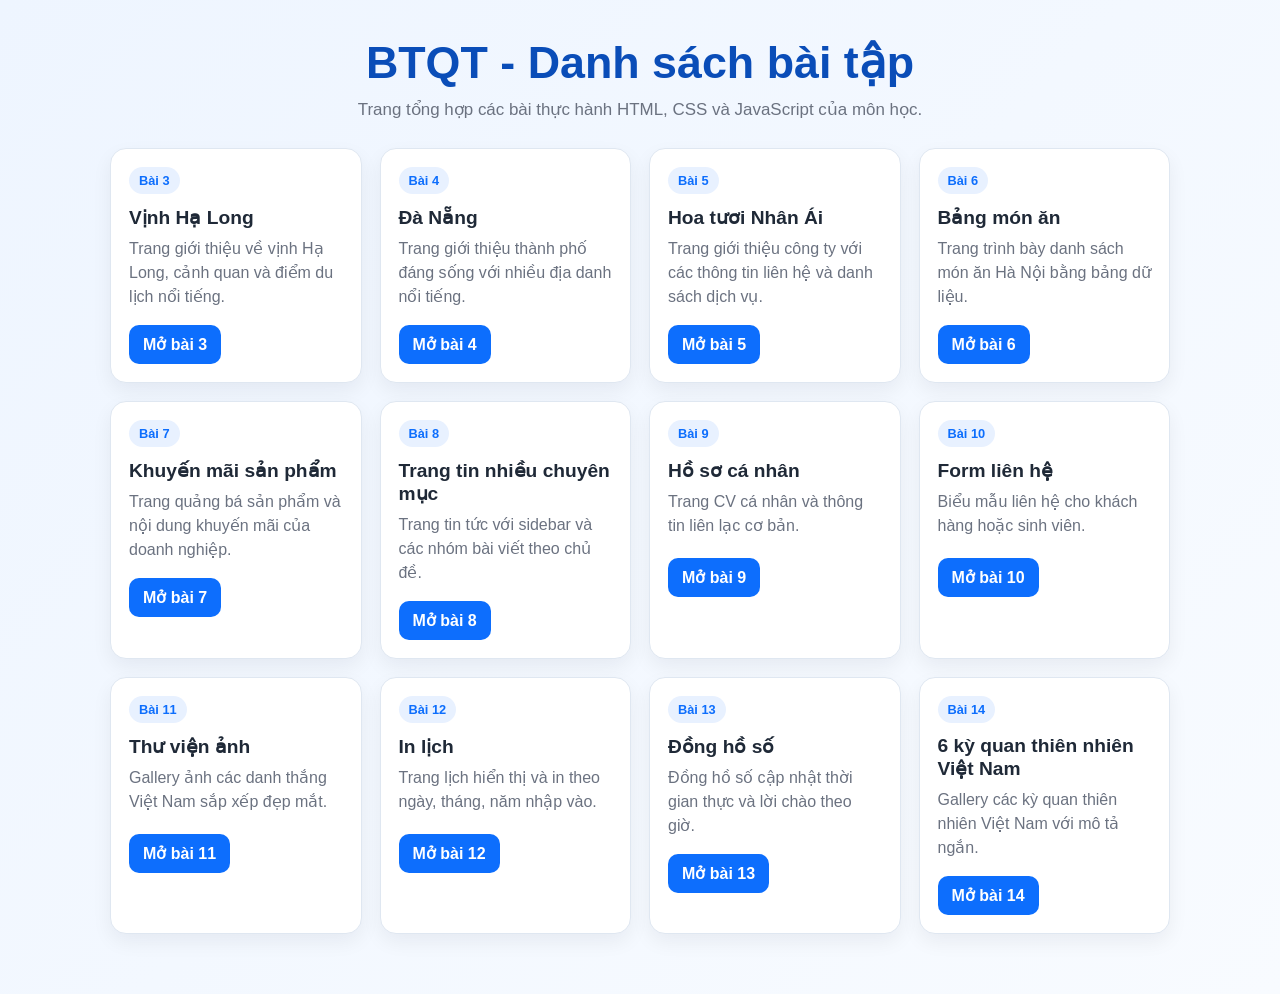
==== index.html @ 868339e7 "Create the main landing page for the GitHub Pages deployment of the BTQT assignments." ====
<!DOCTYPE html>
<html lang="vi">
<head>
  <meta charset="UTF-8" />
  <meta name="viewport" content="width=device-width, initial-scale=1.0" />
  <title>BTQT - Danh sách bài tập</title>
  <style>
    :root {
      --bg: #f4f7fb;
      --card: #ffffff;
      --primary: #0d6efd;
      --primary-dark: #0a4db8;
      --text: #1f2937;
      --muted: #6b7280;
      --line: #dfe7f1;
    }
    * { box-sizing: border-box; }
    body {
      margin: 0;
      font-family: Arial, Helvetica, sans-serif;
      background: linear-gradient(135deg, #eef5ff, #f8fbff);
      color: var(--text);
    }
    .wrap {
      max-width: 1100px;
      margin: 0 auto;
      padding: 36px 20px 60px;
    }
    .header {
      text-align: center;
      margin-bottom: 28px;
    }
    .header h1 {
      margin: 0 0 10px;
      font-size: clamp(2rem, 4vw, 2.8rem);
      color: var(--primary-dark);
    }
    .header p {
      margin: 0;
      color: var(--muted);
      font-size: 1.06rem;
    }
    .grid {
      display: grid;
      grid-template-columns: repeat(auto-fit, minmax(220px, 1fr));
      gap: 18px;
    }
    .card {
      background: var(--card);
      border: 1px solid var(--line);
      border-radius: 16px;
      box-shadow: 0 8px 20px rgba(15, 23, 42, 0.06);
      padding: 18px;
      transition: transform 0.15s ease, box-shadow 0.15s ease;
    }
    .card:hover {
      transform: translateY(-3px);
      box-shadow: 0 12px 24px rgba(15, 23, 42, 0.08);
    }
    .badge {
      display: inline-block;
      background: #e8f1ff;
      color: var(--primary);
      padding: 6px 10px;
      border-radius: 999px;
      font-size: 0.8rem;
      font-weight: 700;
      margin-bottom: 12px;
    }
    .card h2 {
      margin: 0 0 8px;
      font-size: 1.2rem;
    }
    .card p {
      margin: 0 0 16px;
      color: var(--muted);
      min-height: 52px;
      line-height: 1.5;
    }
    .card a {
      display: inline-block;
      text-decoration: none;
      background: var(--primary);
      color: white;
      padding: 10px 14px;
      border-radius: 10px;
      font-weight: 700;
    }
    .card a:hover {
      background: var(--primary-dark);
    }
  </style>
</head>
<body>
  <div class="wrap">
    <div class="header">
      <h1>BTQT - Danh sách bài tập</h1>
      <p>Trang tổng hợp các bài thực hành HTML, CSS và JavaScript của môn học.</p>
    </div>

    <div class="grid">
      <div class="card">
        <div class="badge">Bài 3</div>
        <h2>Vịnh Hạ Long</h2>
        <p>Trang giới thiệu về vịnh Hạ Long, cảnh quan và điểm du lịch nổi tiếng.</p>
        <a href="baitap-03.html">Mở bài 3</a>
      </div>
      <div class="card">
        <div class="badge">Bài 4</div>
        <h2>Đà Nẵng</h2>
        <p>Trang giới thiệu thành phố đáng sống với nhiều địa danh nổi tiếng.</p>
        <a href="baitap-04.html">Mở bài 4</a>
      </div>
      <div class="card">
        <div class="badge">Bài 5</div>
        <h2>Hoa tươi Nhân Ái</h2>
        <p>Trang giới thiệu công ty với các thông tin liên hệ và danh sách dịch vụ.</p>
        <a href="baitap-05.html">Mở bài 5</a>
      </div>
      <div class="card">
        <div class="badge">Bài 6</div>
        <h2>Bảng món ăn</h2>
        <p>Trang trình bày danh sách món ăn Hà Nội bằng bảng dữ liệu.</p>
        <a href="baitap-06.html">Mở bài 6</a>
      </div>
      <div class="card">
        <div class="badge">Bài 7</div>
        <h2>Khuyến mãi sản phẩm</h2>
        <p>Trang quảng bá sản phẩm và nội dung khuyến mãi của doanh nghiệp.</p>
        <a href="baitap-07.html">Mở bài 7</a>
      </div>
      <div class="card">
        <div class="badge">Bài 8</div>
        <h2>Trang tin nhiều chuyên mục</h2>
        <p>Trang tin tức với sidebar và các nhóm bài viết theo chủ đề.</p>
        <a href="baitap-08.html">Mở bài 8</a>
      </div>
      <div class="card">
        <div class="badge">Bài 9</div>
        <h2>Hồ sơ cá nhân</h2>
        <p>Trang CV cá nhân và thông tin liên lạc cơ bản.</p>
        <a href="baitap-09.html">Mở bài 9</a>
      </div>
      <div class="card">
        <div class="badge">Bài 10</div>
        <h2>Form liên hệ</h2>
        <p>Biểu mẫu liên hệ cho khách hàng hoặc sinh viên.</p>
        <a href="baitap-10.html">Mở bài 10</a>
      </div>
      <div class="card">
        <div class="badge">Bài 11</div>
        <h2>Thư viện ảnh</h2>
        <p>Gallery ảnh các danh thắng Việt Nam sắp xếp đẹp mắt.</p>
        <a href="baitap-11.html">Mở bài 11</a>
      </div>
      <div class="card">
        <div class="badge">Bài 12</div>
        <h2>In lịch</h2>
        <p>Trang lịch hiển thị và in theo ngày, tháng, năm nhập vào.</p>
        <a href="baitap-12.html">Mở bài 12</a>
      </div>
      <div class="card">
        <div class="badge">Bài 13</div>
        <h2>Đồng hồ số</h2>
        <p>Đồng hồ số cập nhật thời gian thực và lời chào theo giờ.</p>
        <a href="baitap-13.html">Mở bài 13</a>
      </div>
      <div class="card">
        <div class="badge">Bài 14</div>
        <h2>6 kỳ quan thiên nhiên Việt Nam</h2>
        <p>Gallery các kỳ quan thiên nhiên Việt Nam với mô tả ngắn.</p>
        <a href="baitap-14.html">Mở bài 14</a>
      </div>
    </div>
  </div>
</body>
</html>
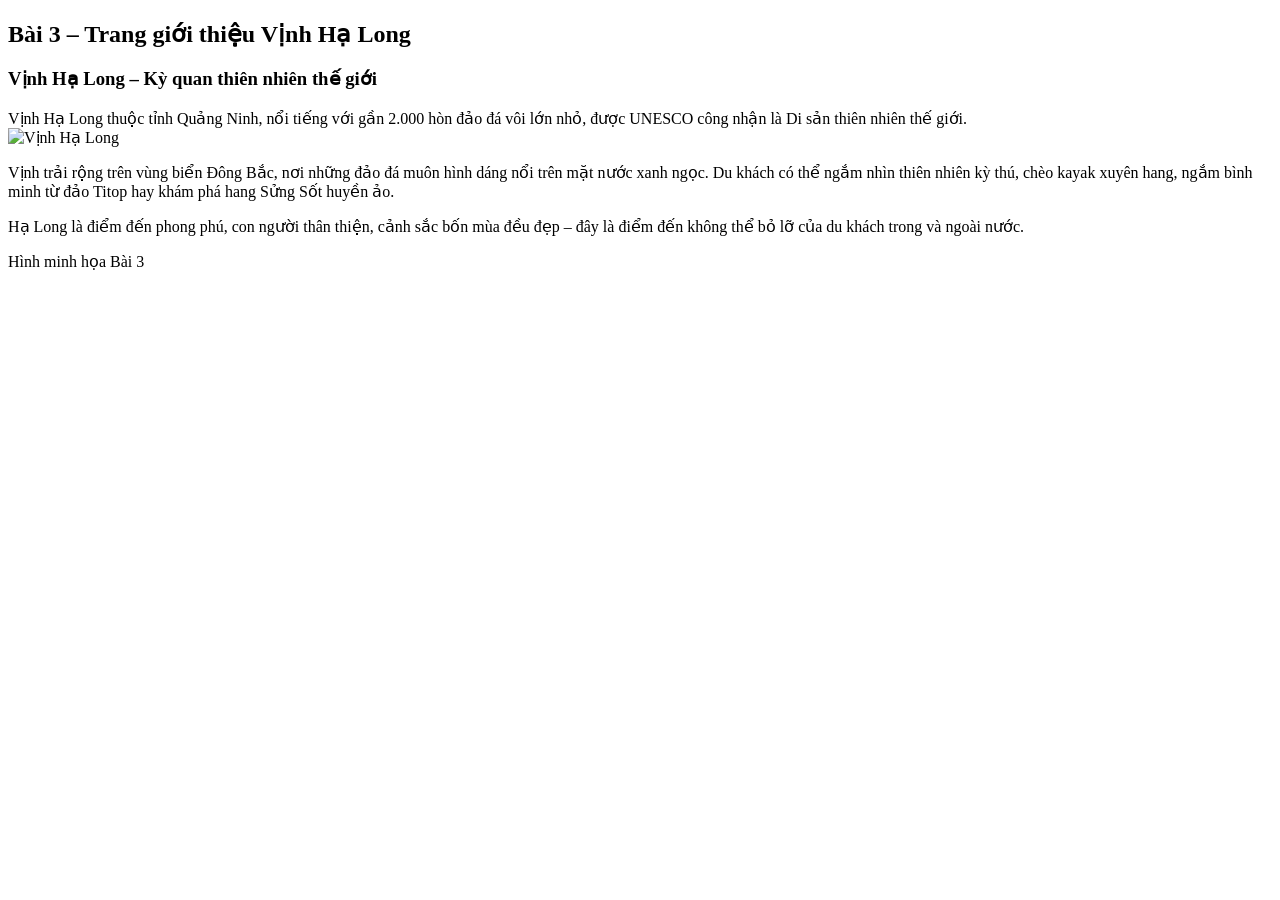
==== commit df797af5: "Create index.html for Vịnh Hạ Long introduction page This file contains the HTML structure for a web" ====
--- a/index.html
+++ b/index.html
@@ -1,177 +1,51 @@
 <!DOCTYPE html>
 <html lang="vi">
 <head>
-  <meta charset="UTF-8" />
-  <meta name="viewport" content="width=device-width, initial-scale=1.0" />
-  <title>BTQT - Danh sách bài tập</title>
-  <style>
-    :root {
-      --bg: #f4f7fb;
-      --card: #ffffff;
-      --primary: #0d6efd;
-      --primary-dark: #0a4db8;
-      --text: #1f2937;
-      --muted: #6b7280;
-      --line: #dfe7f1;
-    }
-    * { box-sizing: border-box; }
-    body {
-      margin: 0;
-      font-family: Arial, Helvetica, sans-serif;
-      background: linear-gradient(135deg, #eef5ff, #f8fbff);
-      color: var(--text);
-    }
-    .wrap {
-      max-width: 1100px;
-      margin: 0 auto;
-      padding: 36px 20px 60px;
-    }
-    .header {
-      text-align: center;
-      margin-bottom: 28px;
-    }
-    .header h1 {
-      margin: 0 0 10px;
-      font-size: clamp(2rem, 4vw, 2.8rem);
-      color: var(--primary-dark);
-    }
-    .header p {
-      margin: 0;
-      color: var(--muted);
-      font-size: 1.06rem;
-    }
-    .grid {
-      display: grid;
-      grid-template-columns: repeat(auto-fit, minmax(220px, 1fr));
-      gap: 18px;
-    }
-    .card {
-      background: var(--card);
-      border: 1px solid var(--line);
-      border-radius: 16px;
-      box-shadow: 0 8px 20px rgba(15, 23, 42, 0.06);
-      padding: 18px;
-      transition: transform 0.15s ease, box-shadow 0.15s ease;
-    }
-    .card:hover {
-      transform: translateY(-3px);
-      box-shadow: 0 12px 24px rgba(15, 23, 42, 0.08);
-    }
-    .badge {
-      display: inline-block;
-      background: #e8f1ff;
-      color: var(--primary);
-      padding: 6px 10px;
-      border-radius: 999px;
-      font-size: 0.8rem;
-      font-weight: 700;
-      margin-bottom: 12px;
-    }
-    .card h2 {
-      margin: 0 0 8px;
-      font-size: 1.2rem;
-    }
-    .card p {
-      margin: 0 0 16px;
-      color: var(--muted);
-      min-height: 52px;
-      line-height: 1.5;
-    }
-    .card a {
-      display: inline-block;
-      text-decoration: none;
-      background: var(--primary);
-      color: white;
-      padding: 10px 14px;
-      border-radius: 10px;
-      font-weight: 700;
-    }
-    .card a:hover {
-      background: var(--primary-dark);
-    }
-  </style>
+    <meta charset="UTF-8">
+    <meta name="viewport" content="width=device-width, initial-scale=1.0">
+    <title>Bài 3 - Trang giới thiệu Vịnh Hạ Long</title>
+    <link rel="stylesheet" href="style.css">
 </head>
+
 <body>
-  <div class="wrap">
-    <div class="header">
-      <h1>BTQT - Danh sách bài tập</h1>
-      <p>Trang tổng hợp các bài thực hành HTML, CSS và JavaScript của môn học.</p>
+
+    <h2>Bài 3 – Trang giới thiệu Vịnh Hạ Long</h2>
+
+    <div class="container">
+
+        <div class="content">
+
+            <h3>Vịnh Hạ Long – Kỳ quan thiên nhiên thế giới</h3>
+
+            <div class="highlight">
+                Vịnh Hạ Long thuộc tỉnh Quảng Ninh, nổi tiếng với gần
+                2.000 hòn đảo đá vôi lớn nhỏ, được UNESCO công nhận
+                là Di sản thiên nhiên thế giới.
+            </div>
+
+            <img
+                src="c:\Users\ADMIN\Downloads\vinh-ha-long.jpg"
+                alt="Vịnh Hạ Long"
+            >
+
+            <p>
+                Vịnh trải rộng trên vùng biển Đông Bắc, nơi những
+                đảo đá muôn hình dáng nổi trên mặt nước xanh ngọc.
+                Du khách có thể ngắm nhìn thiên nhiên kỳ thú, chèo
+                kayak xuyên hang, ngắm bình minh từ đảo Titop hay
+                khám phá hang Sửng Sốt huyền ảo.
+            </p>
+
+            <p>
+                Hạ Long là điểm đến phong phú, con người thân thiện,
+                cảnh sắc bốn mùa đều đẹp – đây là điểm đến không thể
+                bỏ lỡ của du khách trong và ngoài nước.
+            </p>
+
+        </div>
     </div>
 
-    <div class="grid">
-      <div class="card">
-        <div class="badge">Bài 3</div>
-        <h2>Vịnh Hạ Long</h2>
-        <p>Trang giới thiệu về vịnh Hạ Long, cảnh quan và điểm du lịch nổi tiếng.</p>
-        <a href="baitap-03.html">Mở bài 3</a>
-      </div>
-      <div class="card">
-        <div class="badge">Bài 4</div>
-        <h2>Đà Nẵng</h2>
-        <p>Trang giới thiệu thành phố đáng sống với nhiều địa danh nổi tiếng.</p>
-        <a href="baitap-04.html">Mở bài 4</a>
-      </div>
-      <div class="card">
-        <div class="badge">Bài 5</div>
-        <h2>Hoa tươi Nhân Ái</h2>
-        <p>Trang giới thiệu công ty với các thông tin liên hệ và danh sách dịch vụ.</p>
-        <a href="baitap-05.html">Mở bài 5</a>
-      </div>
-      <div class="card">
-        <div class="badge">Bài 6</div>
-        <h2>Bảng món ăn</h2>
-        <p>Trang trình bày danh sách món ăn Hà Nội bằng bảng dữ liệu.</p>
-        <a href="baitap-06.html">Mở bài 6</a>
-      </div>
-      <div class="card">
-        <div class="badge">Bài 7</div>
-        <h2>Khuyến mãi sản phẩm</h2>
-        <p>Trang quảng bá sản phẩm và nội dung khuyến mãi của doanh nghiệp.</p>
-        <a href="baitap-07.html">Mở bài 7</a>
-      </div>
-      <div class="card">
-        <div class="badge">Bài 8</div>
-        <h2>Trang tin nhiều chuyên mục</h2>
-        <p>Trang tin tức với sidebar và các nhóm bài viết theo chủ đề.</p>
-        <a href="baitap-08.html">Mở bài 8</a>
-      </div>
-      <div class="card">
-        <div class="badge">Bài 9</div>
-        <h2>Hồ sơ cá nhân</h2>
-        <p>Trang CV cá nhân và thông tin liên lạc cơ bản.</p>
-        <a href="baitap-09.html">Mở bài 9</a>
-      </div>
-      <div class="card">
-        <div class="badge">Bài 10</div>
-        <h2>Form liên hệ</h2>
-        <p>Biểu mẫu liên hệ cho khách hàng hoặc sinh viên.</p>
-        <a href="baitap-10.html">Mở bài 10</a>
-      </div>
-      <div class="card">
-        <div class="badge">Bài 11</div>
-        <h2>Thư viện ảnh</h2>
-        <p>Gallery ảnh các danh thắng Việt Nam sắp xếp đẹp mắt.</p>
-        <a href="baitap-11.html">Mở bài 11</a>
-      </div>
-      <div class="card">
-        <div class="badge">Bài 12</div>
-        <h2>In lịch</h2>
-        <p>Trang lịch hiển thị và in theo ngày, tháng, năm nhập vào.</p>
-        <a href="baitap-12.html">Mở bài 12</a>
-      </div>
-      <div class="card">
-        <div class="badge">Bài 13</div>
-        <h2>Đồng hồ số</h2>
-        <p>Đồng hồ số cập nhật thời gian thực và lời chào theo giờ.</p>
-        <a href="baitap-13.html">Mở bài 13</a>
-      </div>
-      <div class="card">
-        <div class="badge">Bài 14</div>
-        <h2>6 kỳ quan thiên nhiên Việt Nam</h2>
-        <p>Gallery các kỳ quan thiên nhiên Việt Nam với mô tả ngắn.</p>
-        <a href="baitap-14.html">Mở bài 14</a>
-      </div>
-    </div>
-  </div>
+    <p class="caption">Hình minh họa Bài 3</p>
+
 </body>
 </html>
